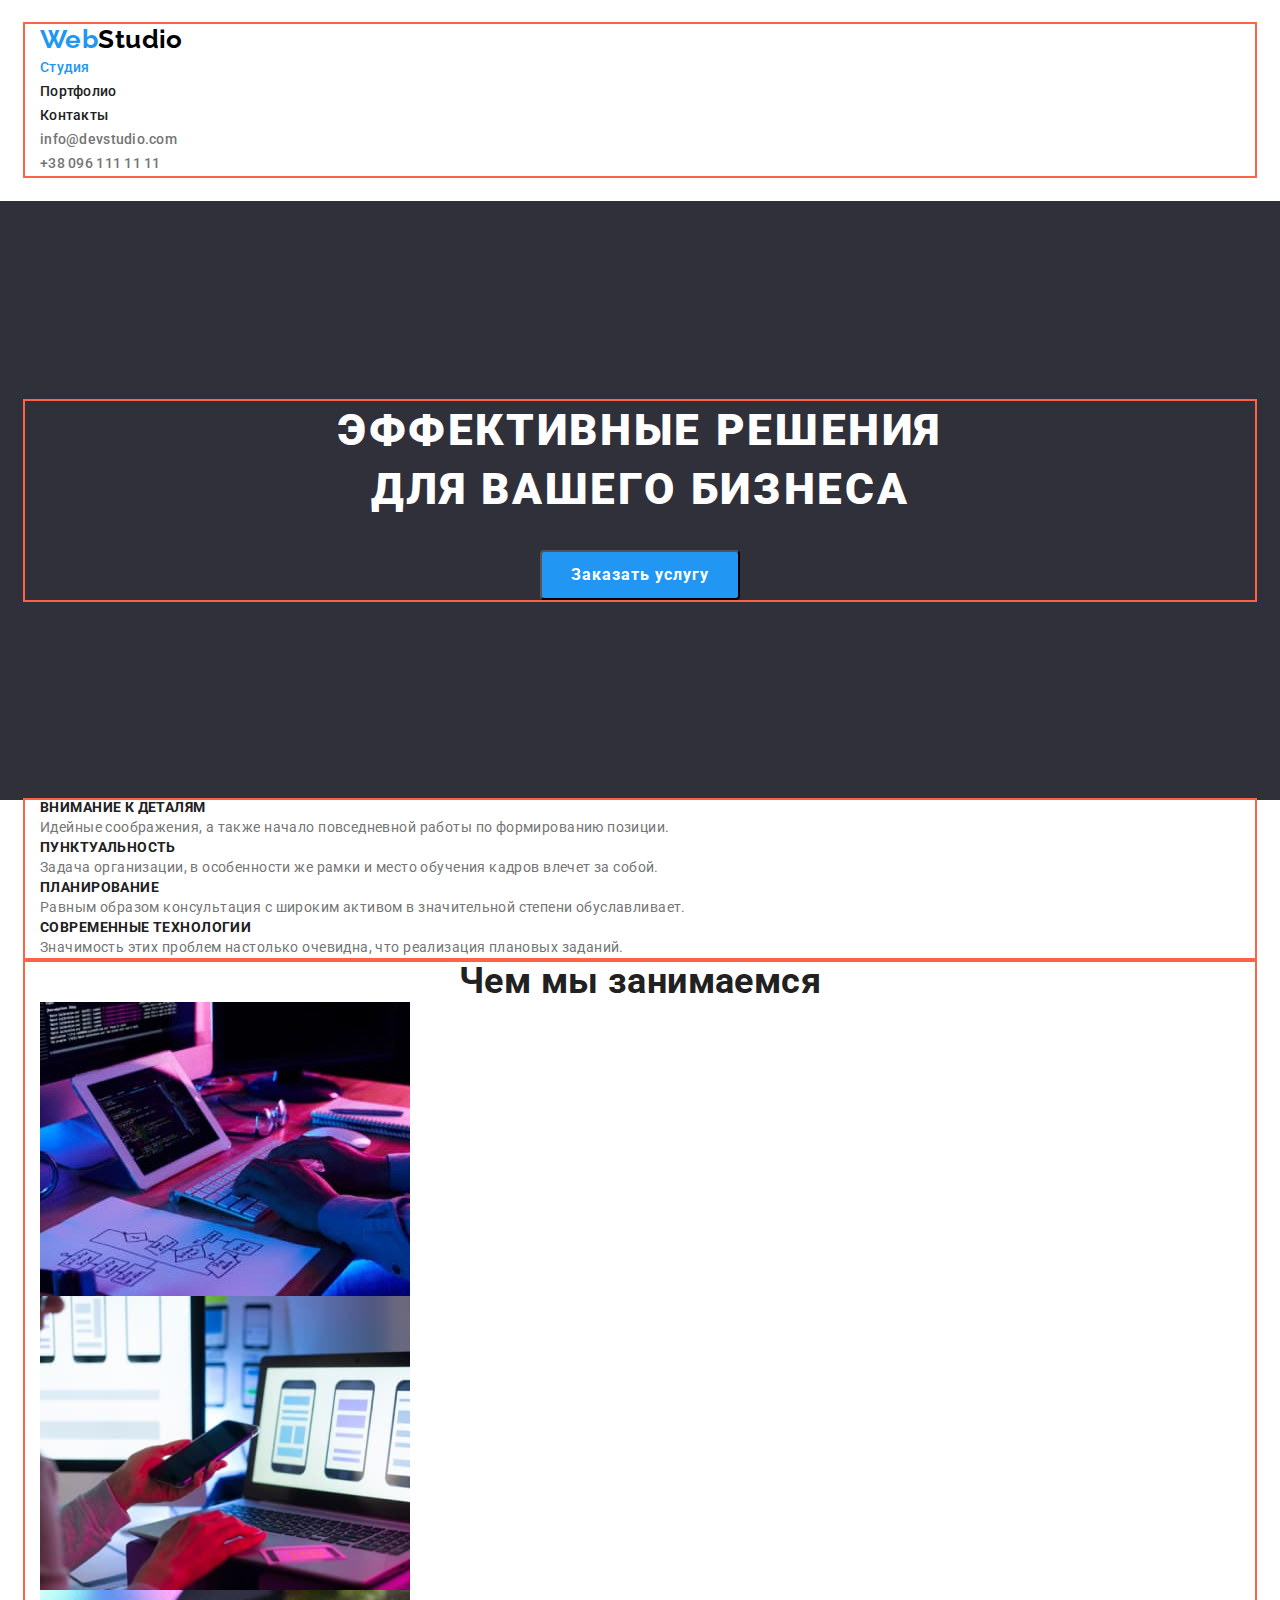
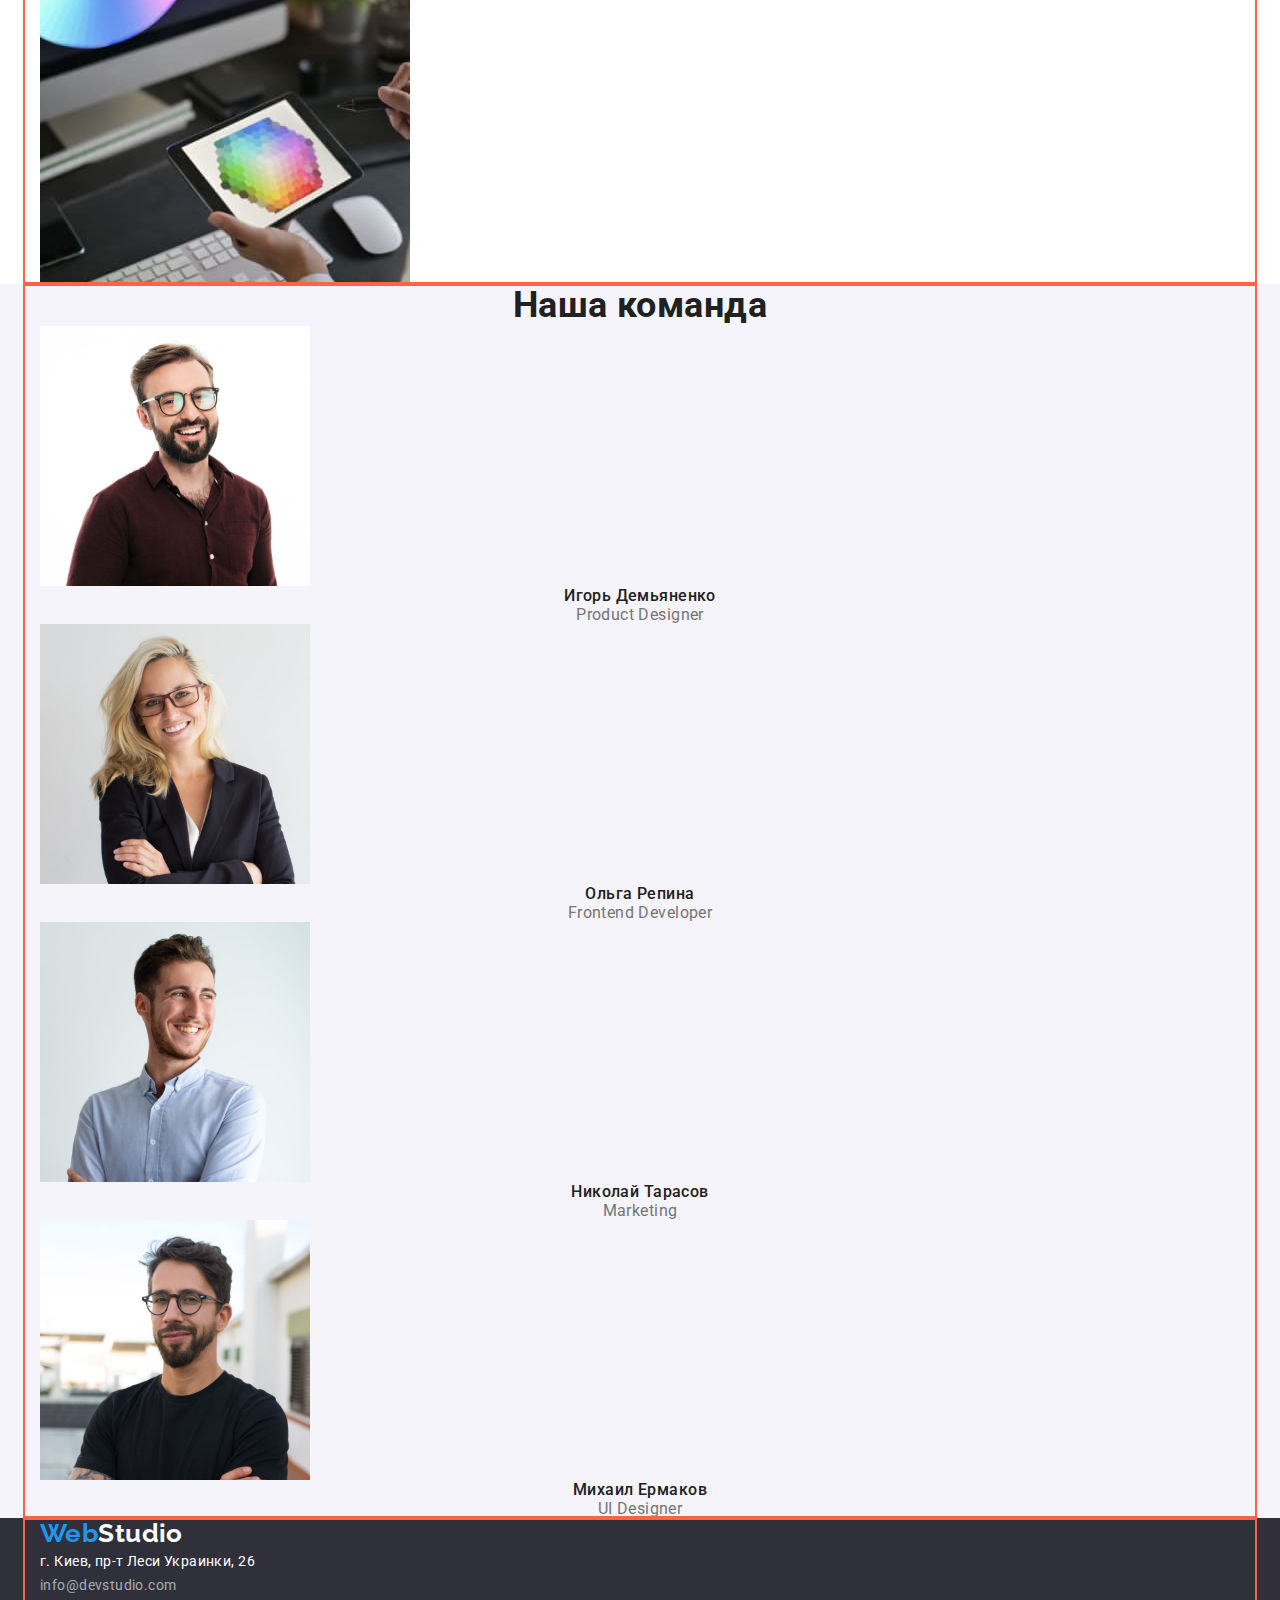
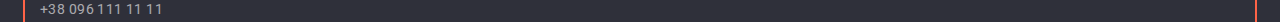
==== index.html @ fc60e2a4 "добавляет отступы к index.html" ====
<!DOCTYPE html>
<html lang="ru">
<head>
    <meta charset="UTF-8">
    <meta http-equiv="X-UA-Compatible" content="IE=edge">
    <meta name="viewport" content="width=device-width, initial-scale=1.0">
    <title>Homework #2</title>
    <link rel="preconnect" href="https://fonts.googleapis.com">
    <link rel="preconnect" href="https://fonts.gstatic.com" crossorigin>
    <link href="https://fonts.googleapis.com/css2?family=Raleway:wght@700&family=Roboto:wght@400;500;700;900&display=swap" rel="stylesheet" />
    <link rel="stylesheet" href="https://cdnjs.cloudflare.com/ajax/libs/modern-normalize/1.1.0/modern-normalize.min.css" 
    integrity="sha512-wpPYUAdjBVSE4KJnH1VR1HeZfpl1ub8YT/NKx4PuQ5NmX2tKuGu6U/JRp5y+Y8XG2tV+wKQpNHVUX03MfMFn9Q==" 
    crossorigin="anonymous" referrerpolicy="no-referrer" />
    <link rel="stylesheet" href="./css/styles.css" />
</head>
<body>
    <!--Шапка-->
    <header class="header">
        <div class="header-section container">
        <nav class="nav">
            <a href="/" lang="en" class="link logo">
                Web<span class="logo-header">Studio</span>
            </a>

            <ul class="menu-nav-list list">
                <li class="menu-nav-item"> <a href="./index.html" class="menu-nav-link link current">Студия</a></li>
                <li class="menu-nav-item"> <a href="./portfolio.html" class="menu-nav-link link">Портфолио</a></li>
                <li class="menu-nav-item"> <a href="" class="menu-nav-link link">Контакты</a></li>
            </ul>
        </nav>
        <ul class="contacts-list list">
            <li lang="en"  class="contacts-item"><a href="mailto:info@devstudio.com" class="menu-nav-link link">info@devstudio.com</a></li>
            <li class="contacts-item"><a href="tel:+380961111111" class="menu-nav-link link">+38 096 111 11 11</a></li>
        </ul>
        </div>
    </header>
    <main>
        <!--Герой-->
        <section class="hero section">
            <div class="container">
            <h1 class="hero-title title">Эффективные решения<br/> для вашего бизнеса</h1>
            <button type="button" class="hero-button button">Заказать услугу</button>
        </section>
            </div>
        <!--Особенности-->
        <section class="features section">
            <div class="container">
            <h2 class="title-hidden">Особенности</h2>
            <ul class="features-list list">
                <li class="features-item">
                    <h3 class="features-title title">Внимание к деталям</h3>
                    <p class="features-text text">Идейные соображения, а также начало повседневной работы по формированию позиции.</p>
                </li>
                <li class="features-item">
                    <h3 class="features-title title">Пунктуальность</h3>
                    <p class="features-text text">Задача организации, в особенности же рамки и место обучения кадров влечет за собой.</p>
                </li>
                <li class="features-item">
                    <h3 class="features-title title">Планирование</h3>
                    <p class="features-text text">Равным образом консультация с широким активом в значительной степени обуславливает.</p>
                </li>
                <li class="features-item">
                    <h3 class="features-title title">Современные технологии</h3>
                    <p class="features-text text">Значимость этих проблем настолько очевидна, что реализация плановых заданий.</p>
                </li>
            </ul>
            </div>
        </section>
        <!--Чем занимаются-->
        <section class="functions section">
            <div class="container">
            <h2 class="section-title title">Чем мы занимаемся</h2>
            <ul class="functions-list list">
                <li class="functions-item"><img src="./images/box_1.jpg" alt="программирование" width="370"></li>
                <li class="functions-item"><img src="./images/box_2.jpg" alt="разработка мобильного дизайна" width="370"></li>
                <li class="functions-item"><img src="./images/box_3.jpg" alt="подбор цветов на палитре" width="370"></li>
            </ul>
            </div>
        </section>
        <!--Команда-->
        <section class="team section">
            <div class="container">
            <h2 class="section-title title">Наша команда</h2>
            <ul class="team-list list">
                <li class="team-item">
                    <img src="./images/team_card_1.jpg" alt="Член команды" width="270">
                    <h3 class="team-card">Игорь Демьяненко</h3>
                    <p lang="en" class="team-text text">Product Designer</p>
                </li>
                <li class="team-item">
                    <img src="./images/team_card_2.jpg" alt="Член команды" width="270">
                    <h3 class="team-card">Ольга Репина</h3>
                    <p lang="en" class="team-text text">Frontend Developer</p>
                </li>
                <li class="team-item">
                    <img src="./images/team_card_3.jpg" alt="Член команды" width="270">
                    <h3 class="team-card">Николай Тарасов</h3>
                    <p lang="en" class="team-text text">Marketing</p>
                </li>
                <li class="team-item">
                    <img src="./images/team_card_4.jpg" alt="Член команды" width="270">
                    <h3 class="team-card">Михаил Ермаков</h3>
                    <p lang="en" class="team-text text">UI Designer</p>
                </li>
            </ul>
            </div>
        </section>
    </main>
    <!--Подвал-->
    <footer class="footer section">
        <div class="container">
        <a href="/" lang="en" class="link logo">
            Web<span class="logo-footer">Studio</span>
        </a>
        <address class="address">
              <ul class="address-list list">
                  <li class="address-item"><a href="https://goo.gl/maps/B9Vz4qunZjv2nFq8A" target="_blank" rel="noreferrer noopener" class="address-link link adds">г. Киев, пр-т Леси Украинки, 26</a></li>
                  <li lang="en" class="address-item" ><a href="mailto:info@devstudio.com" class="address-link link">info@devstudio.com</a></li>
                  <li class="address-item"><a href="tel:+380961111111" class="address-link link">+38 096 111 11 11</a></li>
              </ul>  
        </address>
        </div>
    </footer>
    
</body>
</html>
---- css/styles.css ----
/* цвет заголовков #212121 */
/* цвет текста #757575 */
/* белый  #FFFFFF */
/* акцент #2196F3*/

:root {
    --primary-text-color: #757575;
    --title-text-color: #212121;
    --accent-color: #2196F3;
    --primery-bg-color: #FFFFFF;
    --secondary-bg-color: #2F303A;
    --header-logo-color: #000;
} 

/* Reset */

p, h1, h2, h3 {
    margin: 0;
}

.link {
    text-decoration: none;
    color: inherit;
}
 
.list {
    list-style: none;
    padding: 0;
    margin: 0;
}

img {
    display: block;
}


body {
    margin: 0;
    color: var(--primary-text-color);
    background-color: var(--primery-bg-color);
    font-family: 'Roboto', sans-serif;
    font-style: normal;
    font-weight: 400;
    font-size: 14px;
    line-height: 1.71;
    letter-spacing: 0.03em;
}



.title {
    color: var(--title-text-color);
    padding: 0;
    margin: 0;

}

.title-hidden {
    position: absolute;
    white-space: nowrap;
    width: 1px;
    height: 1px;
    margin: -1px;
    padding: 0;
    overflow: hidden;
    border: 0;
    clip: rect(0 0 0 0);
    clip-path: inset(50%);
}

.button {
    font-family: inherit;
    cursor: pointer;
    border-radius: 4px;

}
.container {
    margin-left: auto;
    margin-right: auto;
    width: 1200px;
    padding-left: 15px;
    padding-right: 15px;
    outline: 2px solid tomato;
}



/* -------- Header ------- */

.header {
    padding-top: 24px;
    padding-bottom: 25px;
}
/* Logo */


.logo {
    color: var(--accent-color);
    font-family: "Raleway", sans-serif;
    font-weight: 700;
    font-size: 26px;
    line-height: 1.19;
}
.logo-header {
    color: var(--header-logo-color);
}
.logo-footer {
    color: var(--primery-bg-color);
}

/* navigation */

.menu-nav-list {
    color: var(--title-text-color);
}
.menu-nav-link {
    font-weight: 500;
    font-size: 14px;
    line-height: 1.14;
    letter-spacing: 0.02em;
}
.menu-nav-link:hover, 
.menu-nav-link:focus,
.menu-nav-link.current {
    color: var(--accent-color);
}

/* contacts header*/

/* Section hero */

.hero {
    padding-top: 200px;
    padding-bottom: 200px;
    text-align: center;
    background-color: var(--secondary-bg-color);
}
.hero-title {
    margin-top: 0;
    margin-bottom: 30px;
    color: var(--primery-bg-color);
    font-weight: 900;
    font-size: 44px;
    line-height: 1.36;
    letter-spacing: 0.06em;
    text-transform: uppercase;
}
.hero-button {
    color: var(--primery-bg-color);
    background-color: var(--accent-color);
    font-weight: 700;
    font-size: 16px;
    line-height: 1.87;
    align-items: center;
    letter-spacing: 0.06em;
    width: 200px;
    height: 50px;
}
.hero-button:hover,
.hero-button:focus {
    background-color: #188CE8;
    
}

/* Section features */

.features-title {
    font-size: 14px;
    line-height: 1.14;
    text-transform: uppercase;
}

/* Section functions */

.section-title {
    font-size: 36px;
    line-height: 1.17;
    text-align: center;
}

/* Section team */ 

.team {
    background-color: #F5F4FA;
}
.team-card {
    color: var(--title-text-color);
    font-weight: 500;
}
.team-text,
.team-card {
    font-size: 16px;
    line-height: 1.19;
    text-align: center;
}


/* footer */

.footer {
    background-color: var(--secondary-bg-color);
}
.address {
    font-style: normal;
    font-size: 14px;
    line-height: 1.71;
}
.address-link {
    color: rgba(255, 255, 255, 0.6);
}
.address-link.adds {
    color: var(--primery-bg-color);
}
.address-link:hover, 
.address-link:focus {
    color: var(--accent-color);
}

/*-------------- Page portfolio ------------ */

/* filter */
.filter-button {
    color: var(--title-text-color);
    background-color: #F5F4FA;
    font-weight: 500;
    font-size: 16px;
    line-height: 1.62;
    text-align: center;
    letter-spacing: 0.03em;
    height: 38px;
}
.filter-button:hover,
.filter-button:focus,
.current-btn {
    color: var(--primery-bg-color);
    background-color: var(--accent-color);
}

/* project */
.project-title {
    font-size: 18px;
    line-height: 2;
    letter-spacing: 0.06em;
} 
.project-text {
    color: inherit;
    font-size: 16px;
    line-height: 1.87;
}
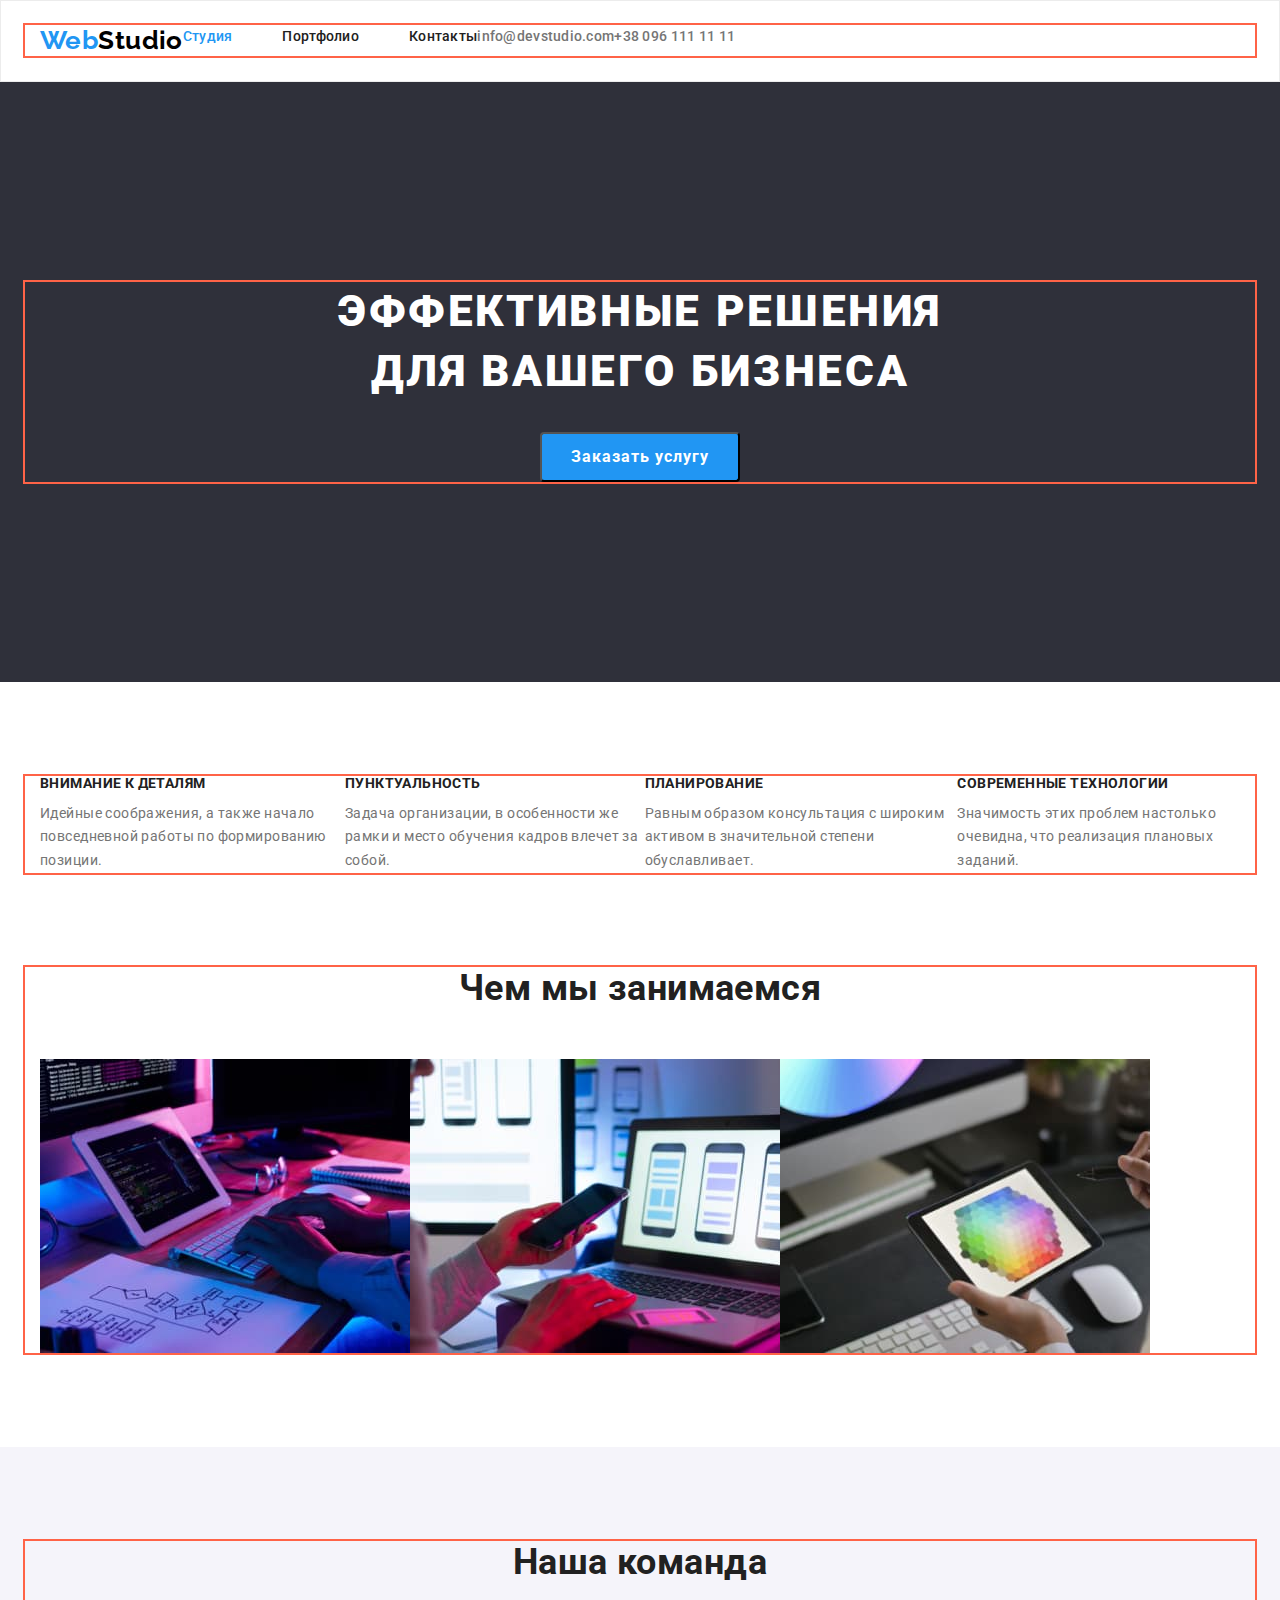
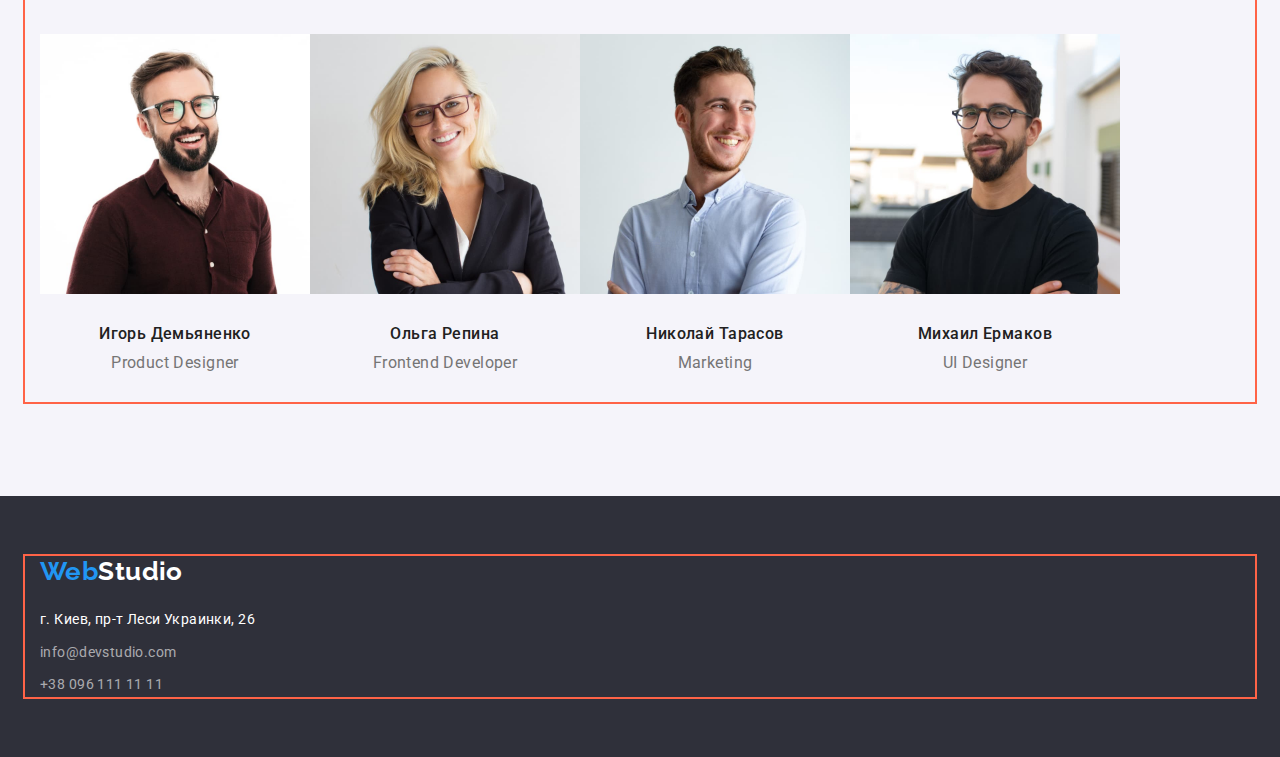
==== commit bec407da: "добавляет margin & padding (a bit flex)" ====
--- a/index.html
+++ b/index.html
@@ -36,14 +36,14 @@
     </header>
     <main>
         <!--Герой-->
-        <section class="hero section">
+        <section class="hero">
             <div class="container">
             <h1 class="hero-title title">Эффективные решения<br/> для вашего бизнеса</h1>
             <button type="button" class="hero-button button">Заказать услугу</button>
         </section>
             </div>
         <!--Особенности-->
-        <section class="features section">
+        <section class="features">
             <div class="container">
             <h2 class="title-hidden">Особенности</h2>
             <ul class="features-list list">
@@ -83,23 +83,23 @@
             <h2 class="section-title title">Наша команда</h2>
             <ul class="team-list list">
                 <li class="team-item">
-                    <img src="./images/team_card_1.jpg" alt="Член команды" width="270">
-                    <h3 class="team-card">Игорь Демьяненко</h3>
+                    <img src="./images/team_card_1.jpg" alt="Член команды" width="270" class="team-foto">
+                    <h3 class="team-name">Игорь Демьяненко</h3>
                     <p lang="en" class="team-text text">Product Designer</p>
                 </li>
                 <li class="team-item">
-                    <img src="./images/team_card_2.jpg" alt="Член команды" width="270">
-                    <h3 class="team-card">Ольга Репина</h3>
+                    <img src="./images/team_card_2.jpg" alt="Член команды" width="270" class="team-foto">
+                    <h3 class="team-name">Ольга Репина</h3>
                     <p lang="en" class="team-text text">Frontend Developer</p>
                 </li>
                 <li class="team-item">
-                    <img src="./images/team_card_3.jpg" alt="Член команды" width="270">
-                    <h3 class="team-card">Николай Тарасов</h3>
+                    <img src="./images/team_card_3.jpg" alt="Член команды" width="270" class="team-foto">
+                    <h3 class="team-name">Николай Тарасов</h3>
                     <p lang="en" class="team-text text">Marketing</p>
                 </li>
                 <li class="team-item">
-                    <img src="./images/team_card_4.jpg" alt="Член команды" width="270">
-                    <h3 class="team-card">Михаил Ермаков</h3>
+                    <img src="./images/team_card_4.jpg" alt="Член команды" width="270" class="team-foto">
+                    <h3 class="team-name">Михаил Ермаков</h3>
                     <p lang="en" class="team-text text">UI Designer</p>
                 </li>
             </ul>
@@ -107,7 +107,7 @@
         </section>
     </main>
     <!--Подвал-->
-    <footer class="footer section">
+    <footer class="footer">
         <div class="container">
         <a href="/" lang="en" class="link logo">
             Web<span class="logo-footer">Studio</span>
--- a/css/styles.css
+++ b/css/styles.css
@@ -90,7 +90,17 @@
 .header {
     padding-top: 24px;
     padding-bottom: 25px;
-}
+    border: 1px solid #ECECEC;
+}
+
+.header-section {
+    display: flex;
+}
+
+.nav {
+    display: flex;
+}
+
 /* Logo */
 
 
@@ -111,7 +121,11 @@
 /* navigation */
 
 .menu-nav-list {
+    display: flex;
     color: var(--title-text-color);
+}
+.menu-nav-item:not(:last-child) {
+    margin-right: 50px;
 }
 .menu-nav-link {
     font-weight: 500;
@@ -126,6 +140,10 @@
 }
 
 /* contacts header*/
+.contacts-list {
+    display: flex;
+
+}
 
 /* Section hero */
 
@@ -164,7 +182,16 @@
 
 /* Section features */
 
+.features {
+    padding-top: 94px;
+}
+
+.features-list {
+    display: flex;
+}
+
 .features-title {
+    margin-bottom: 10px;
     font-size: 14px;
     line-height: 1.14;
     text-transform: uppercase;
@@ -172,23 +199,51 @@
 
 /* Section functions */
 
+.section {
+    padding-top: 94px;
+    padding-bottom: 94px;
+}
+
 .section-title {
+    margin-bottom: 50px;
     font-size: 36px;
     line-height: 1.17;
     text-align: center;
+    margin-bottom: 50px;
+}
+
+.functions-list {
+    display: flex;
+
+}
+
+.functions-item {
+
 }
 
 /* Section team */ 
 
 .team {
     background-color: #F5F4FA;
-}
-.team-card {
+    padding-top: 94px;
+    padding-bottom: 94px;
+}
+.team-list {
+    display: flex;
+}
+.team-item {
+    padding-bottom: 30px;
+}
+.team-foto {
+    margin-bottom: 30px;
+}
+.team-name {
+    margin-bottom: 10px;
     color: var(--title-text-color);
     font-weight: 500;
 }
 .team-text,
-.team-card {
+.team-name {
     font-size: 16px;
     line-height: 1.19;
     text-align: center;
@@ -198,13 +253,19 @@
 /* footer */
 
 .footer {
+    padding-top: 60px;
+    padding-bottom: 60px;
     background-color: var(--secondary-bg-color);
 }
 .address {
+    padding-top: 20px;
     font-style: normal;
     font-size: 14px;
     line-height: 1.71;
 }
+.address-item:not(:last-child) {
+    margin-bottom: 9px;
+}
 .address-link {
     color: rgba(255, 255, 255, 0.6);
 }
@@ -219,6 +280,9 @@
 /*-------------- Page portfolio ------------ */
 
 /* filter */
+.filter-list {
+    display: flex;
+}
 .filter-button {
     color: var(--title-text-color);
     background-color: #F5F4FA;
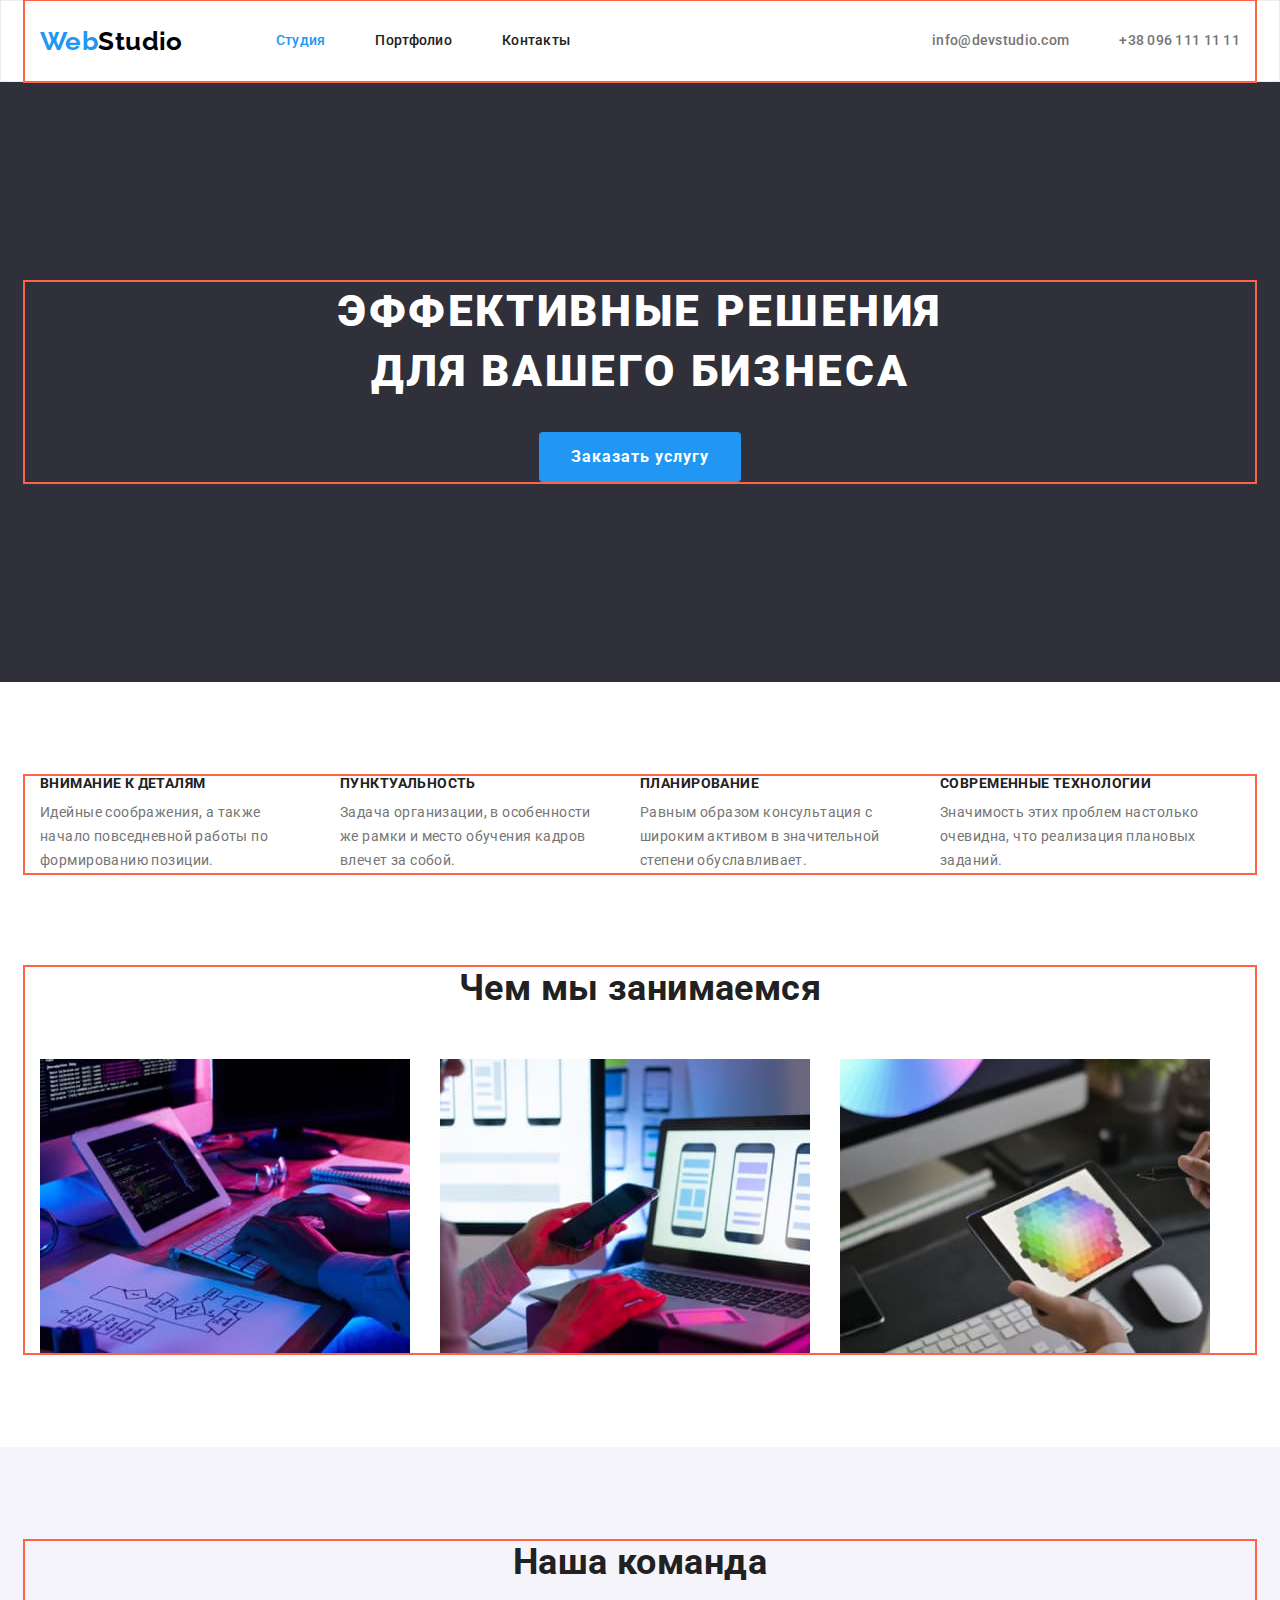
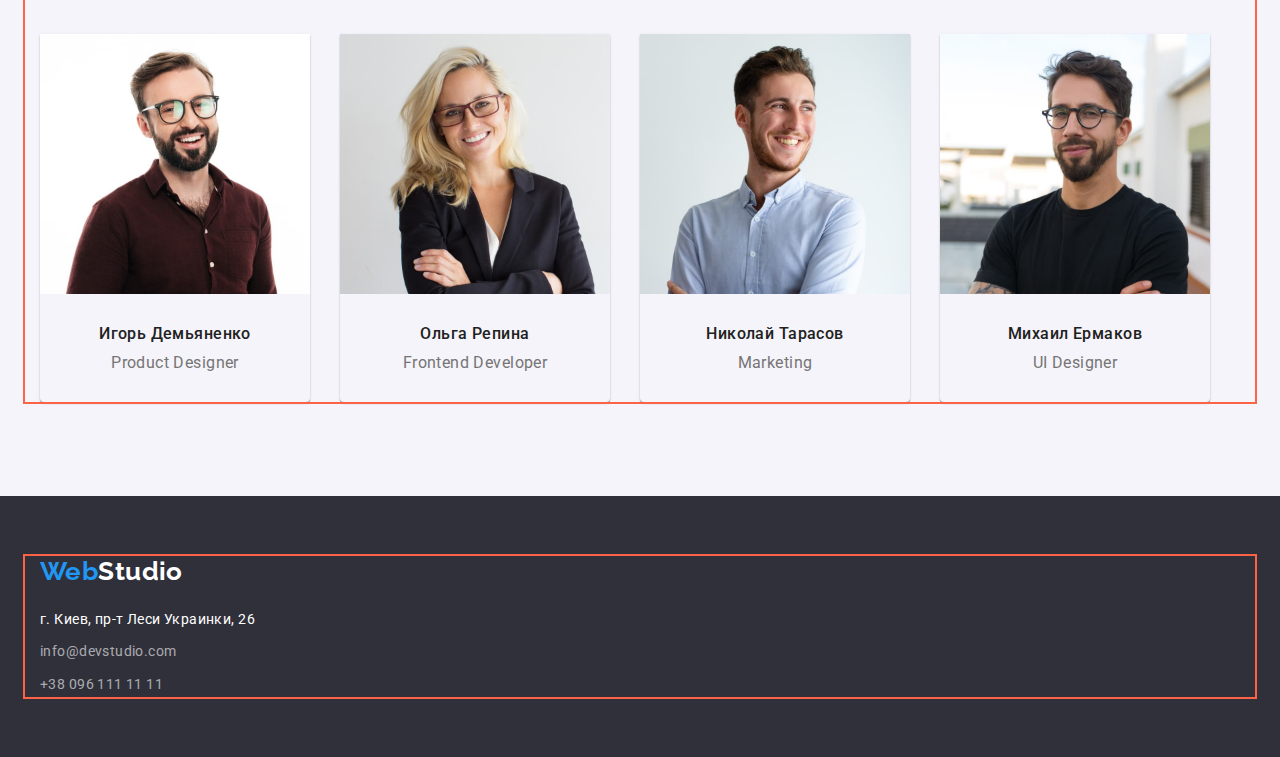
==== commit 509f9f2a: "добавляет flex" ====
--- a/index.html
+++ b/index.html
@@ -17,28 +17,28 @@
     <!--Шапка-->
     <header class="header">
         <div class="header-section container">
-        <nav class="nav">
-            <a href="/" lang="en" class="link logo">
-                Web<span class="logo-header">Studio</span>
-            </a>
+            <nav class="nav">
+                <a href="/" lang="en" class="link logo">
+                    Web<span class="logo-header">Studio</span>
+                </a>
 
-            <ul class="menu-nav-list list">
-                <li class="menu-nav-item"> <a href="./index.html" class="menu-nav-link link current">Студия</a></li>
-                <li class="menu-nav-item"> <a href="./portfolio.html" class="menu-nav-link link">Портфолио</a></li>
-                <li class="menu-nav-item"> <a href="" class="menu-nav-link link">Контакты</a></li>
+                <ul class="menu-nav-list list">
+                    <li class="menu-nav-item"> <a href="./index.html" class="menu-nav-link link current">Студия</a></li>
+                    <li class="menu-nav-item"> <a href="./portfolio.html" class="menu-nav-link link">Портфолио</a></li>
+                    <li class="menu-nav-item"> <a href="" class="menu-nav-link link">Контакты</a></li>
+                </ul>
+            </nav>
+            <ul class="contacts-list list">
+                <li lang="en" class="contacts-item"><a href="mailto:info@devstudio.com" class="menu-nav-link link">info@devstudio.com</a></li>
+                <li class="contacts-item"><a href="tel:+380961111111" class="menu-nav-link link">+38 096 111 11 11</a></li>
             </ul>
-        </nav>
-        <ul class="contacts-list list">
-            <li lang="en"  class="contacts-item"><a href="mailto:info@devstudio.com" class="menu-nav-link link">info@devstudio.com</a></li>
-            <li class="contacts-item"><a href="tel:+380961111111" class="menu-nav-link link">+38 096 111 11 11</a></li>
-        </ul>
         </div>
     </header>
     <main>
         <!--Герой-->
         <section class="hero">
             <div class="container">
-            <h1 class="hero-title title">Эффективные решения<br/> для вашего бизнеса</h1>
+            <h1 class="hero-title title">Эффективные решения для вашего бизнеса</h1>
             <button type="button" class="hero-button button">Заказать услугу</button>
         </section>
             </div>
@@ -47,19 +47,19 @@
             <div class="container">
             <h2 class="title-hidden">Особенности</h2>
             <ul class="features-list list">
-                <li class="features-item">
+                <li class="features-item item">
                     <h3 class="features-title title">Внимание к деталям</h3>
                     <p class="features-text text">Идейные соображения, а также начало повседневной работы по формированию позиции.</p>
                 </li>
-                <li class="features-item">
+                <li class="features-item item">
                     <h3 class="features-title title">Пунктуальность</h3>
                     <p class="features-text text">Задача организации, в особенности же рамки и место обучения кадров влечет за собой.</p>
                 </li>
-                <li class="features-item">
+                <li class="features-item item">
                     <h3 class="features-title title">Планирование</h3>
                     <p class="features-text text">Равным образом консультация с широким активом в значительной степени обуславливает.</p>
                 </li>
-                <li class="features-item">
+                <li class="features-item item">
                     <h3 class="features-title title">Современные технологии</h3>
                     <p class="features-text text">Значимость этих проблем настолько очевидна, что реализация плановых заданий.</p>
                 </li>
@@ -71,9 +71,9 @@
             <div class="container">
             <h2 class="section-title title">Чем мы занимаемся</h2>
             <ul class="functions-list list">
-                <li class="functions-item"><img src="./images/box_1.jpg" alt="программирование" width="370"></li>
-                <li class="functions-item"><img src="./images/box_2.jpg" alt="разработка мобильного дизайна" width="370"></li>
-                <li class="functions-item"><img src="./images/box_3.jpg" alt="подбор цветов на палитре" width="370"></li>
+                <li class="functions-item item"><img src="./images/box_1.jpg" alt="программирование" width="370"></li>
+                <li class="functions-item item"><img src="./images/box_2.jpg" alt="разработка мобильного дизайна" width="370"></li>
+                <li class="functions-item item"><img src="./images/box_3.jpg" alt="подбор цветов на палитре" width="370"></li>
             </ul>
             </div>
         </section>
@@ -82,22 +82,22 @@
             <div class="container">
             <h2 class="section-title title">Наша команда</h2>
             <ul class="team-list list">
-                <li class="team-item">
+                <li class="team-item item">
                     <img src="./images/team_card_1.jpg" alt="Член команды" width="270" class="team-foto">
                     <h3 class="team-name">Игорь Демьяненко</h3>
                     <p lang="en" class="team-text text">Product Designer</p>
                 </li>
-                <li class="team-item">
+                <li class="team-item item">
                     <img src="./images/team_card_2.jpg" alt="Член команды" width="270" class="team-foto">
                     <h3 class="team-name">Ольга Репина</h3>
                     <p lang="en" class="team-text text">Frontend Developer</p>
                 </li>
-                <li class="team-item">
+                <li class="team-item item">
                     <img src="./images/team_card_3.jpg" alt="Член команды" width="270" class="team-foto">
                     <h3 class="team-name">Николай Тарасов</h3>
                     <p lang="en" class="team-text text">Marketing</p>
                 </li>
-                <li class="team-item">
+                <li class="team-item item">
                     <img src="./images/team_card_4.jpg" alt="Член команды" width="270" class="team-foto">
                     <h3 class="team-name">Михаил Ермаков</h3>
                     <p lang="en" class="team-text text">UI Designer</p>
--- a/css/styles.css
+++ b/css/styles.css
@@ -72,8 +72,9 @@
     font-family: inherit;
     cursor: pointer;
     border-radius: 4px;
-
-}
+    border-width: 0;
+} 
+
 .container {
     margin-left: auto;
     margin-right: auto;
@@ -83,26 +84,31 @@
     outline: 2px solid tomato;
 }
 
+.item:not(:last-child) {
+    margin-right: 30px;
+}
+
 
 
 /* -------- Header ------- */
 
 .header {
-    padding-top: 24px;
-    padding-bottom: 25px;
     border: 1px solid #ECECEC;
 }
 
 .header-section {
     display: flex;
-}
-
-.nav {
-    display: flex;
+    align-items: center;
+}
+
+.nav,
+.contacts-list,
+.menu-nav-list {
+    display: flex;
+    align-items: center;
 }
 
 /* Logo */
-
 
 .logo {
     color: var(--accent-color);
@@ -111,9 +117,11 @@
     font-size: 26px;
     line-height: 1.19;
 }
+
 .logo-header {
     color: var(--header-logo-color);
 }
+
 .logo-footer {
     color: var(--primery-bg-color);
 }
@@ -121,18 +129,25 @@
 /* navigation */
 
 .menu-nav-list {
-    display: flex;
+    margin-left: 93px;
     color: var(--title-text-color);
 }
-.menu-nav-item:not(:last-child) {
+
+.menu-nav-item:not(:last-child),
+.contacts-item:not(:last-child) {
     margin-right: 50px;
 }
+
 .menu-nav-link {
+    display: block;
+    padding-top: 32px;
+    padding-bottom: 32px;
     font-weight: 500;
     font-size: 14px;
     line-height: 1.14;
     letter-spacing: 0.02em;
 }
+
 .menu-nav-link:hover, 
 .menu-nav-link:focus,
 .menu-nav-link.current {
@@ -140,9 +155,9 @@
 }
 
 /* contacts header*/
+
 .contacts-list {
-    display: flex;
-
+    margin-left: auto;
 }
 
 /* Section hero */
@@ -154,8 +169,10 @@
     background-color: var(--secondary-bg-color);
 }
 .hero-title {
-    margin-top: 0;
+    max-width: 696px;
     margin-bottom: 30px;
+    margin-right: auto;
+    margin-left: auto;
     color: var(--primery-bg-color);
     font-weight: 900;
     font-size: 44px;
@@ -164,6 +181,7 @@
     text-transform: uppercase;
 }
 .hero-button {
+    padding: 10px 32px 10px 32px;
     color: var(--primery-bg-color);
     background-color: var(--accent-color);
     font-weight: 700;
@@ -171,8 +189,6 @@
     line-height: 1.87;
     align-items: center;
     letter-spacing: 0.06em;
-    width: 200px;
-    height: 50px;
 }
 .hero-button:hover,
 .hero-button:focus {
@@ -188,6 +204,10 @@
 
 .features-list {
     display: flex;
+}
+
+.features-item {
+    width: 270px;
 }
 
 .features-title {
@@ -217,9 +237,6 @@
 
 }
 
-.functions-item {
-
-}
 
 /* Section team */ 
 
@@ -233,6 +250,8 @@
 }
 .team-item {
     padding-bottom: 30px;
+    box-shadow: 0px 1px 3px rgba(0, 0, 0, 0.12), 0px 1px 1px rgba(0, 0, 0, 0.14), 0px 2px 1px rgba(0, 0, 0, 0.2);
+    border-radius: 0px 0px 4px 4px;
 }
 .team-foto {
     margin-bottom: 30px;
@@ -282,8 +301,16 @@
 /* filter */
 .filter-list {
     display: flex;
-}
+    justify-content: center;
+    margin-bottom: 50px;
+}
+
+.filter-item:not(:last-child) {
+    margin-right: 8px;
+}
+    
 .filter-button {
+    padding: 6px 22px 6px 22px;
     color: var(--title-text-color);
     background-color: #F5F4FA;
     font-weight: 500;
@@ -291,8 +318,8 @@
     line-height: 1.62;
     text-align: center;
     letter-spacing: 0.03em;
-    height: 38px;
-}
+}
+
 .filter-button:hover,
 .filter-button:focus,
 .current-btn {
@@ -301,12 +328,37 @@
 }
 
 /* project */
+
+.project-list {
+    display: flex;
+    flex-wrap: wrap;
+}
+
+.project-item {
+    width: calc((100% - 60px) / 3);
+}
+
+.project-item:not( :nth-child(3n)) {
+    margin-right: 30px;
+}
+
+.project-item:not( :nth-last-child(-n + 3)) {
+    margin-bottom: 30px;
+}
+
+.project-caption {
+    padding: 20px 24px 20px 24px;
+    border: 1px solid #EEEEEE;
+    border-top: 0;
+}
+
 .project-title {
     font-size: 18px;
     line-height: 2;
-    letter-spacing: 0.06em;
+    letter-spacing: 0.06em;   
 } 
 .project-text {
+    margin-top: 4px;
     color: inherit;
     font-size: 16px;
     line-height: 1.87;
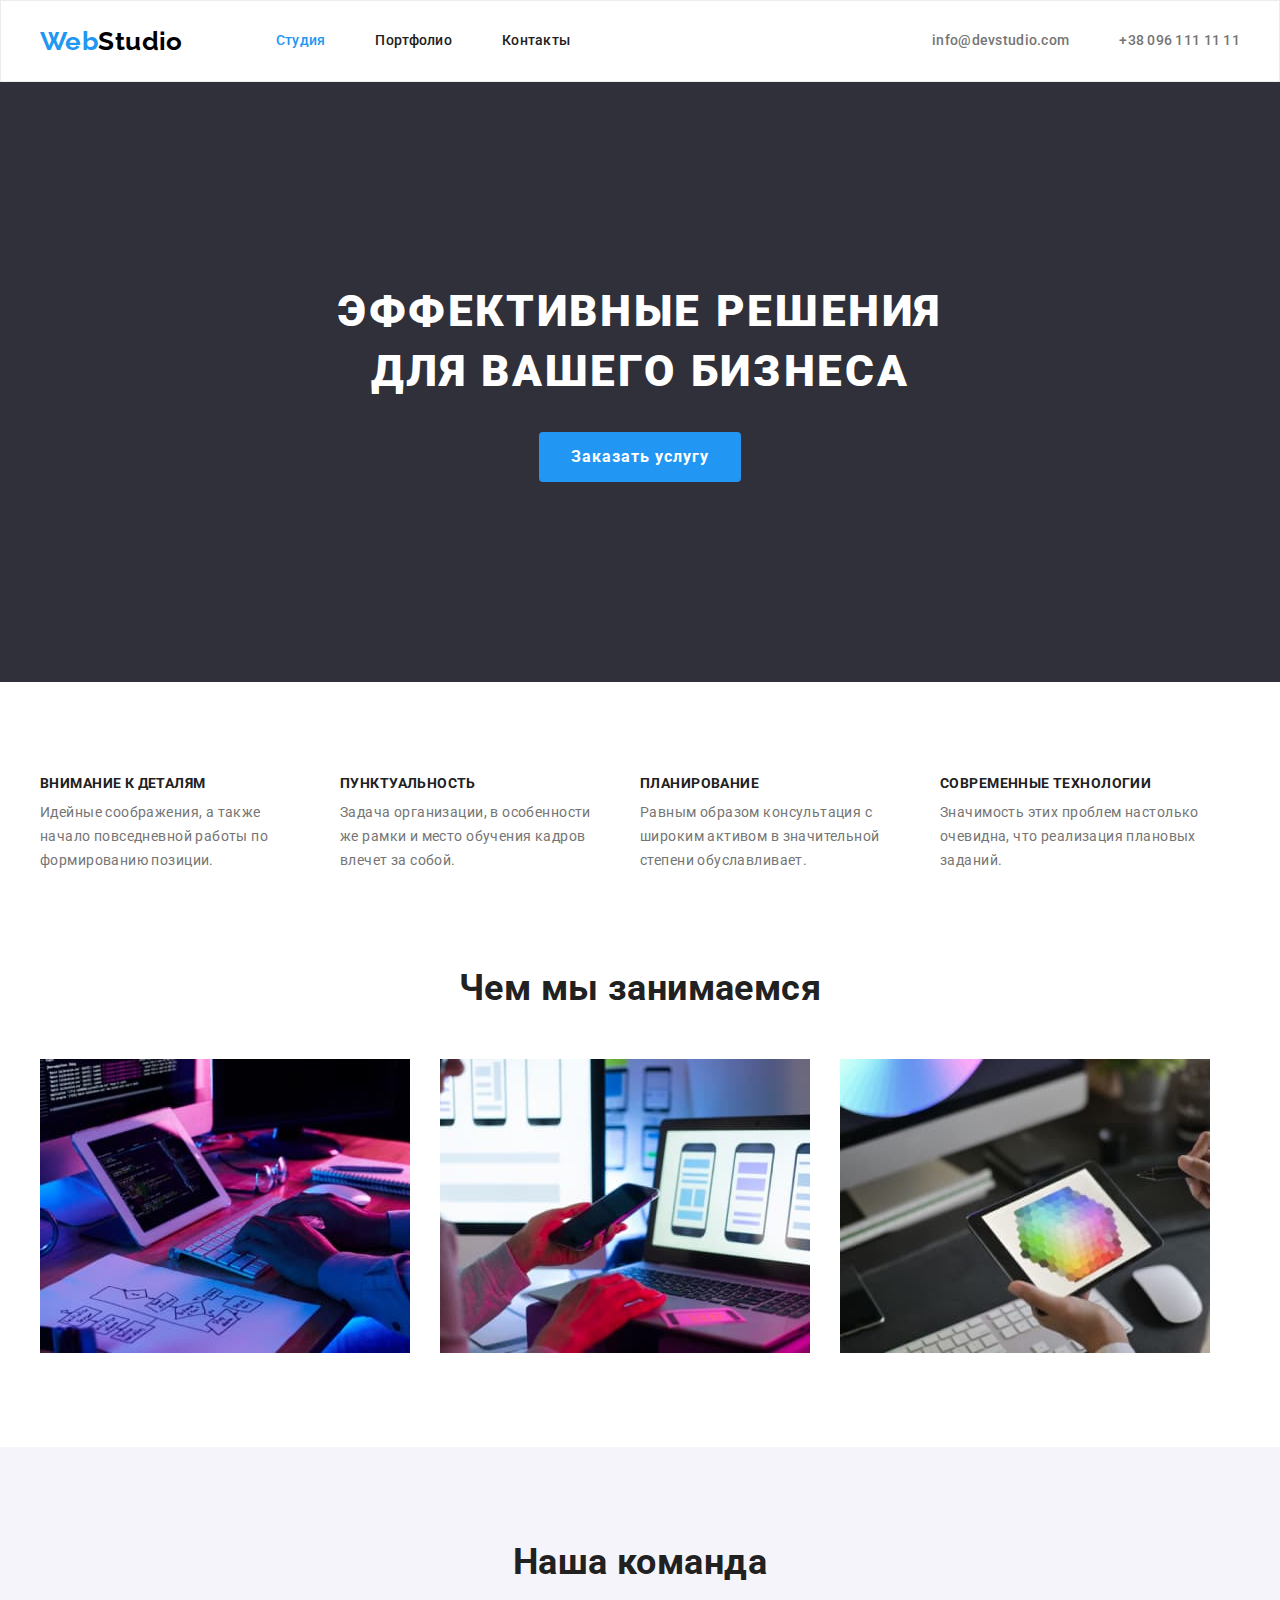
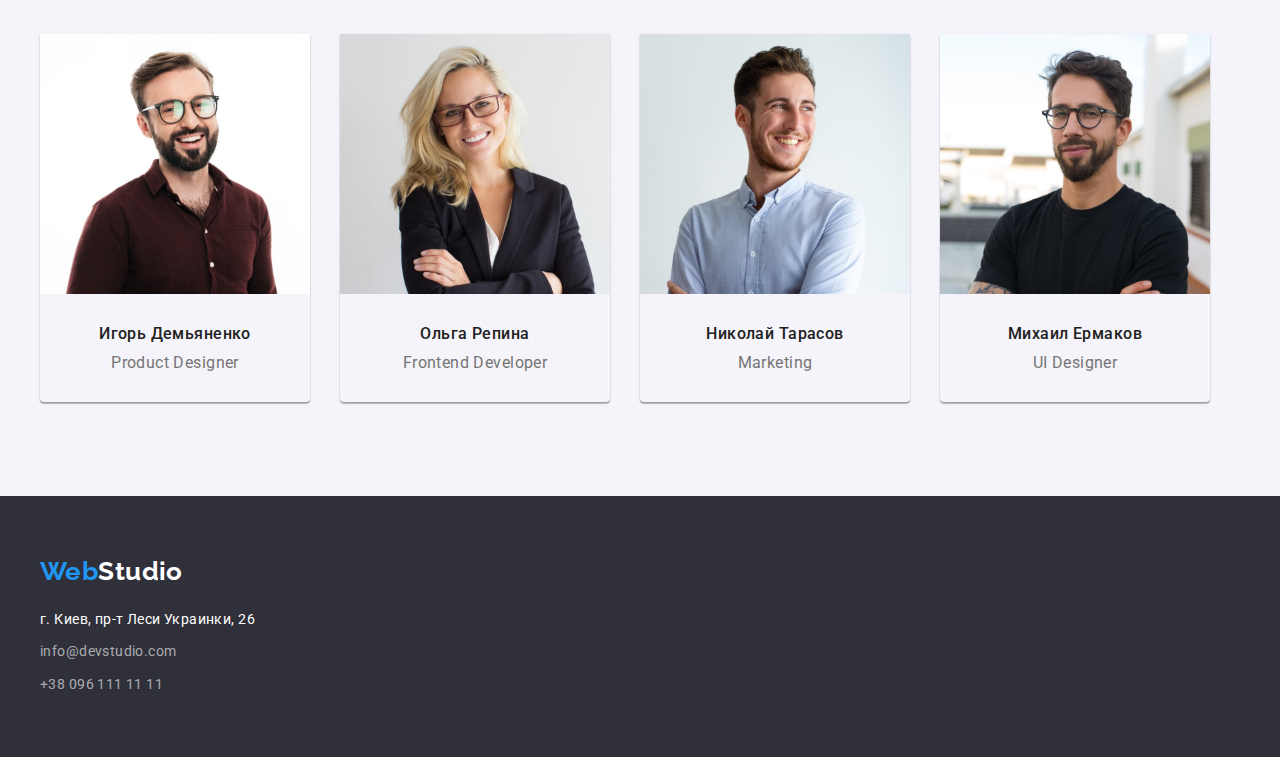
==== commit ece8dd8d: "исправлена ошибка </div> & </section>" ====
--- a/index.html
+++ b/index.html
@@ -40,8 +40,9 @@
             <div class="container">
             <h1 class="hero-title title">Эффективные решения для вашего бизнеса</h1>
             <button type="button" class="hero-button button">Заказать услугу</button>
+            </div>
         </section>
-            </div>
+            
         <!--Особенности-->
         <section class="features">
             <div class="container">
--- a/css/styles.css
+++ b/css/styles.css
@@ -81,7 +81,6 @@
     width: 1200px;
     padding-left: 15px;
     padding-right: 15px;
-    outline: 2px solid tomato;
 }
 
 .item:not(:last-child) {
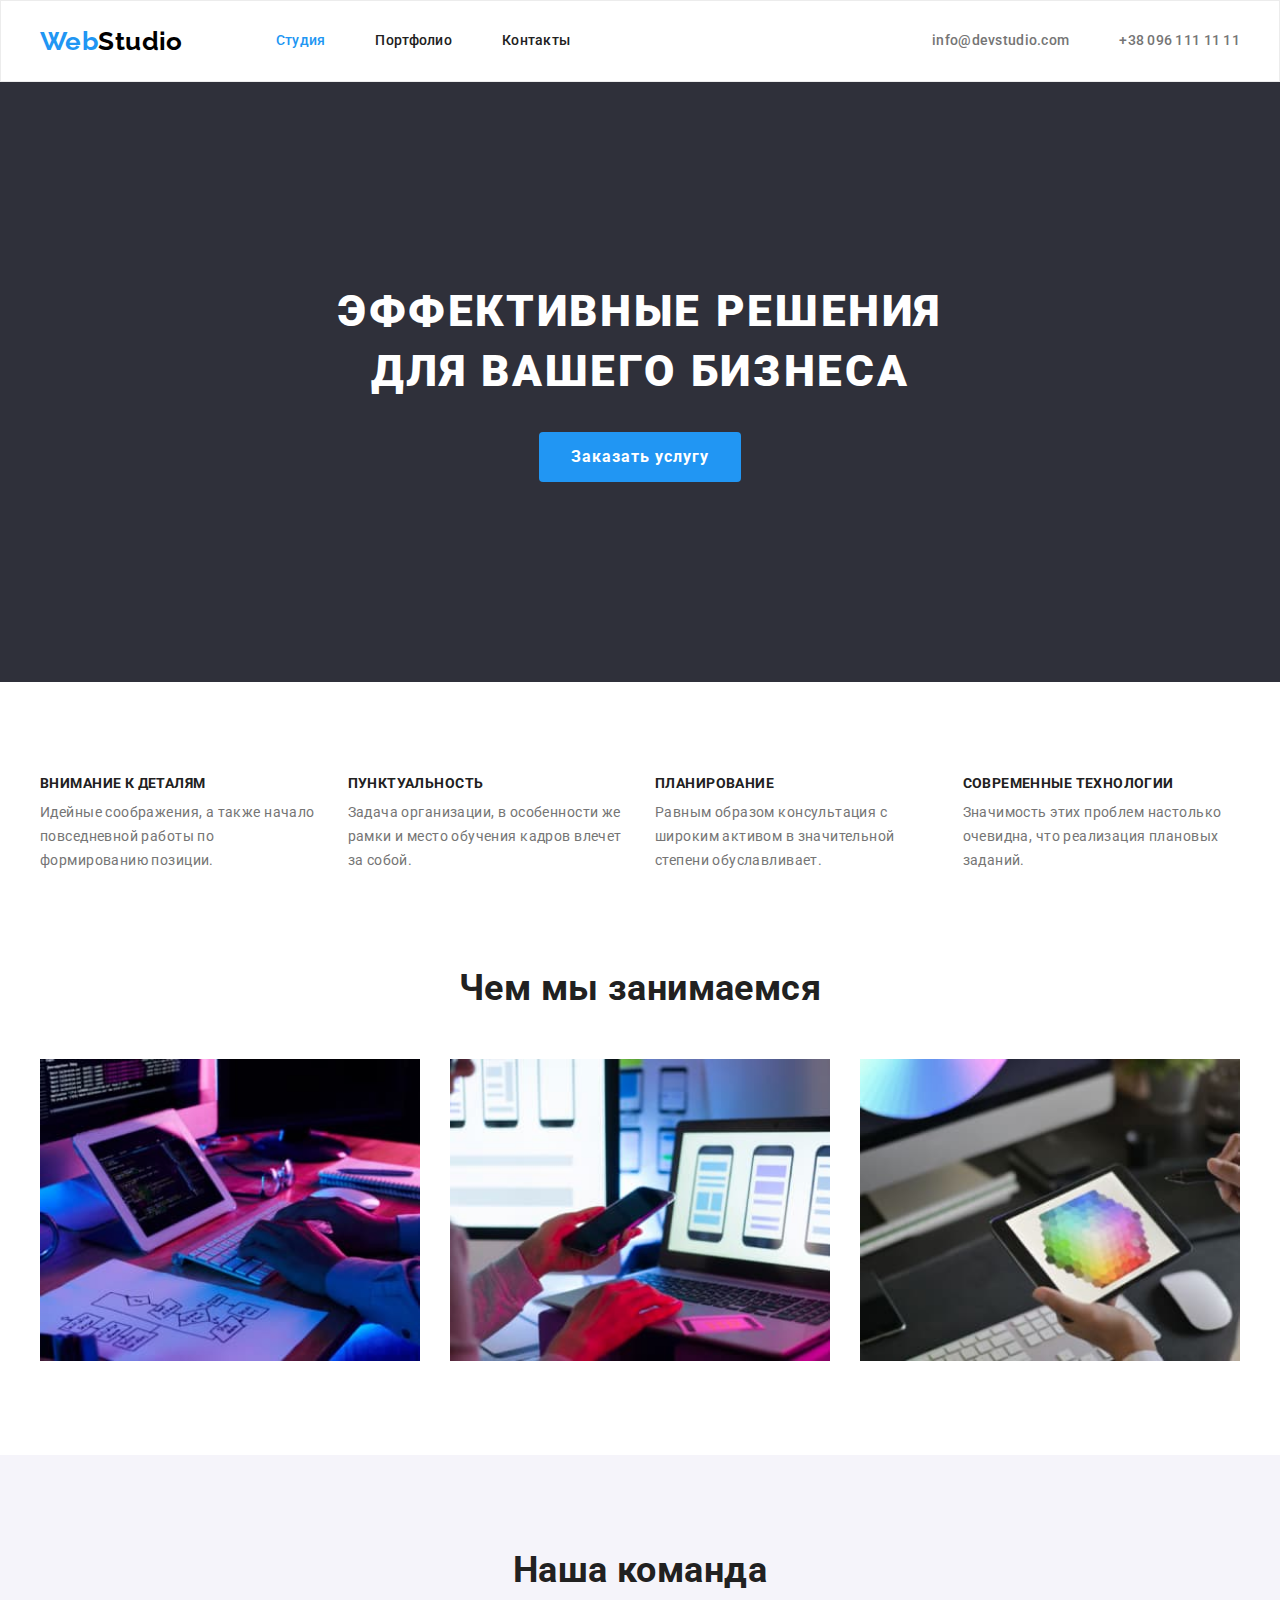
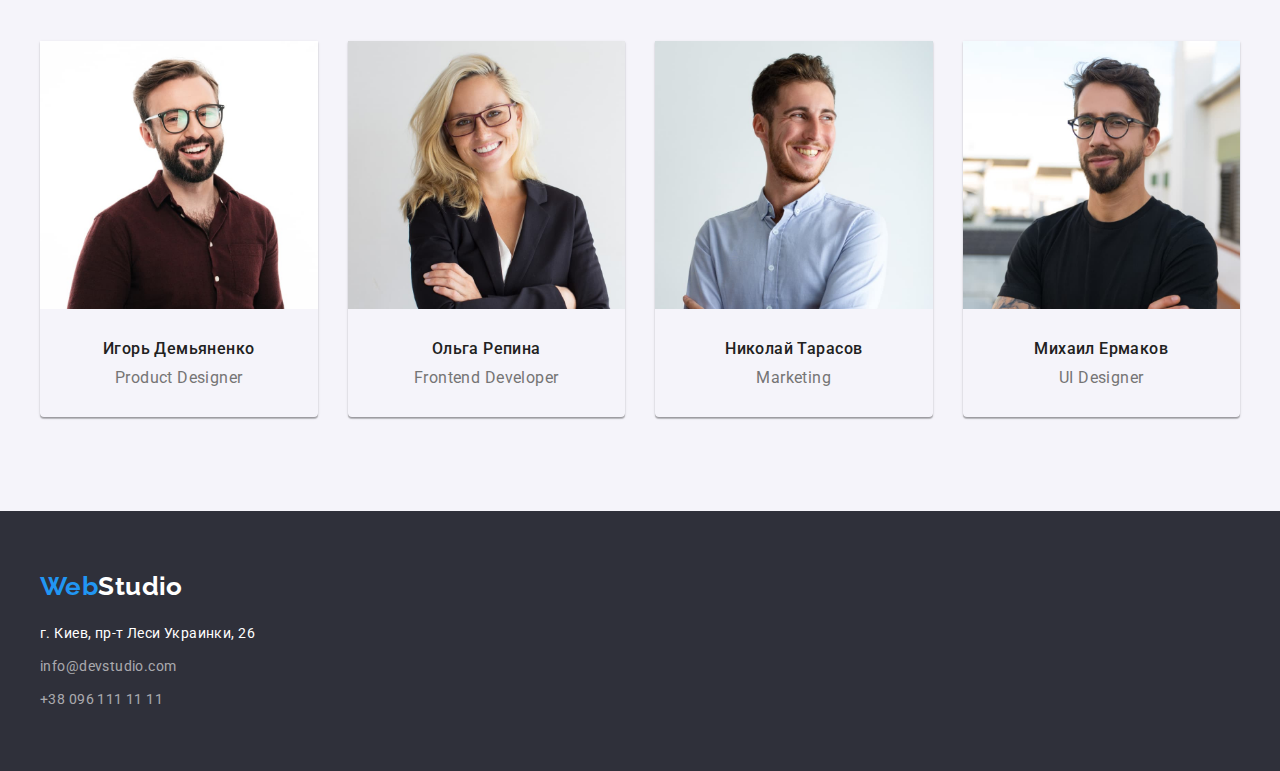
==== commit c20e0d89: "добавляет сетку элементов на флексах" ====
--- a/index.html
+++ b/index.html
@@ -47,7 +47,7 @@
         <section class="features">
             <div class="container">
             <h2 class="title-hidden">Особенности</h2>
-            <ul class="features-list list">
+            <ul class="card-set list">
                 <li class="features-item item">
                     <h3 class="features-title title">Внимание к деталям</h3>
                     <p class="features-text text">Идейные соображения, а также начало повседневной работы по формированию позиции.</p>
@@ -71,7 +71,7 @@
         <section class="functions section">
             <div class="container">
             <h2 class="section-title title">Чем мы занимаемся</h2>
-            <ul class="functions-list list">
+            <ul class="card-set list">
                 <li class="functions-item item"><img src="./images/box_1.jpg" alt="программирование" width="370"></li>
                 <li class="functions-item item"><img src="./images/box_2.jpg" alt="разработка мобильного дизайна" width="370"></li>
                 <li class="functions-item item"><img src="./images/box_3.jpg" alt="подбор цветов на палитре" width="370"></li>
@@ -82,7 +82,7 @@
         <section class="team section">
             <div class="container">
             <h2 class="section-title title">Наша команда</h2>
-            <ul class="team-list list">
+            <ul class="card-set list">
                 <li class="team-item item">
                     <img src="./images/team_card_1.jpg" alt="Член команды" width="270" class="team-foto">
                     <h3 class="team-name">Игорь Демьяненко</h3>
--- a/css/styles.css
+++ b/css/styles.css
@@ -10,6 +10,8 @@
     --primery-bg-color: #FFFFFF;
     --secondary-bg-color: #2F303A;
     --header-logo-color: #000;
+    --card-gap: 30px;
+    --card-item: 3;
 } 
 
 /* Reset */
@@ -31,6 +33,8 @@
 
 img {
     display: block;
+    width: 100%;
+    height: auto;
 }
 
 
@@ -83,10 +87,6 @@
     padding-right: 15px;
 }
 
-.item:not(:last-child) {
-    margin-right: 30px;
-}
-
 
 
 /* -------- Header ------- */
@@ -180,7 +180,7 @@
     text-transform: uppercase;
 }
 .hero-button {
-    padding: 10px 32px 10px 32px;
+    padding: 10px 32px;
     color: var(--primery-bg-color);
     background-color: var(--accent-color);
     font-weight: 700;
@@ -199,15 +199,21 @@
 
 .features {
     padding-top: 94px;
-}
-
-.features-list {
+    --card-item: 4;
+}
+
+.card-set {
     display: flex;
-}
-
-.features-item {
-    width: 270px;
-}
+    flex-wrap: wrap;
+    margin-top: calc(-1 * var(--card-gap));
+    margin-left: calc(-1 * var(--card-gap));
+}
+
+.item {
+    flex-basis: calc(100% / var(--card-item) - var(--card-gap));
+    margin-top: var(--card-gap);
+    margin-left: var(--card-gap);
+} 
 
 .features-title {
     margin-bottom: 10px;
@@ -228,25 +234,17 @@
     font-size: 36px;
     line-height: 1.17;
     text-align: center;
-    margin-bottom: 50px;
-}
-
-.functions-list {
-    display: flex;
-
-}
+}
+
 
 
 /* Section team */ 
 
 .team {
     background-color: #F5F4FA;
-    padding-top: 94px;
-    padding-bottom: 94px;
-}
-.team-list {
-    display: flex;
-}
+    --card-item: 4;
+}
+
 .team-item {
     padding-bottom: 30px;
     box-shadow: 0px 1px 3px rgba(0, 0, 0, 0.12), 0px 1px 1px rgba(0, 0, 0, 0.14), 0px 2px 1px rgba(0, 0, 0, 0.2);
@@ -275,8 +273,11 @@
     padding-bottom: 60px;
     background-color: var(--secondary-bg-color);
 }
+.footer .logo {
+    display: block;
+    margin-bottom: 20px;
+}
 .address {
-    padding-top: 20px;
     font-style: normal;
     font-size: 14px;
     line-height: 1.71;
@@ -324,29 +325,13 @@
 .current-btn {
     color: var(--primery-bg-color);
     background-color: var(--accent-color);
+    box-shadow: 0px 3px 1px rgba(0, 0, 0, 0.1), 0px 1px 2px rgba(0, 0, 0, 0.08), 0px 2px 2px rgba(0, 0, 0, 0.12);
 }
 
 /* project */
 
-.project-list {
-    display: flex;
-    flex-wrap: wrap;
-}
-
-.project-item {
-    width: calc((100% - 60px) / 3);
-}
-
-.project-item:not( :nth-child(3n)) {
-    margin-right: 30px;
-}
-
-.project-item:not( :nth-last-child(-n + 3)) {
-    margin-bottom: 30px;
-}
-
 .project-caption {
-    padding: 20px 24px 20px 24px;
+    padding: 20px 24px;
     border: 1px solid #EEEEEE;
     border-top: 0;
 }
